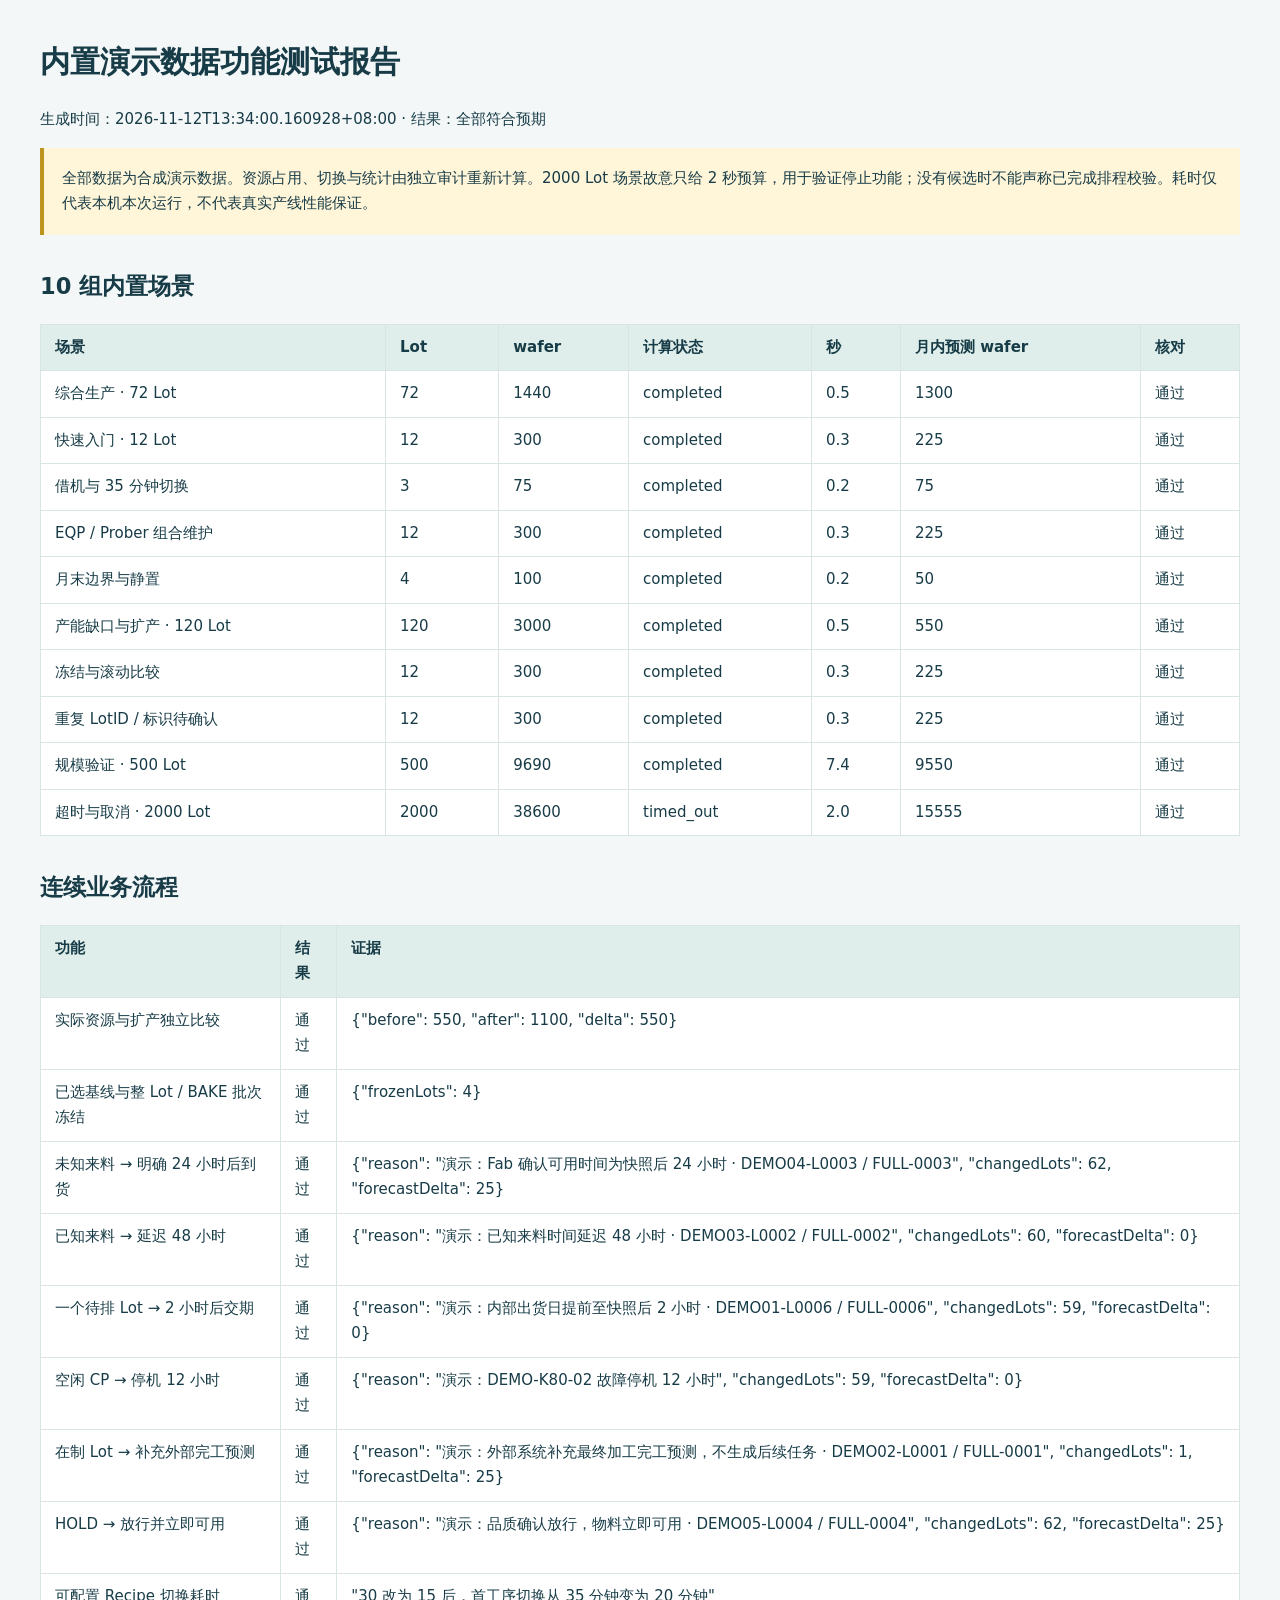
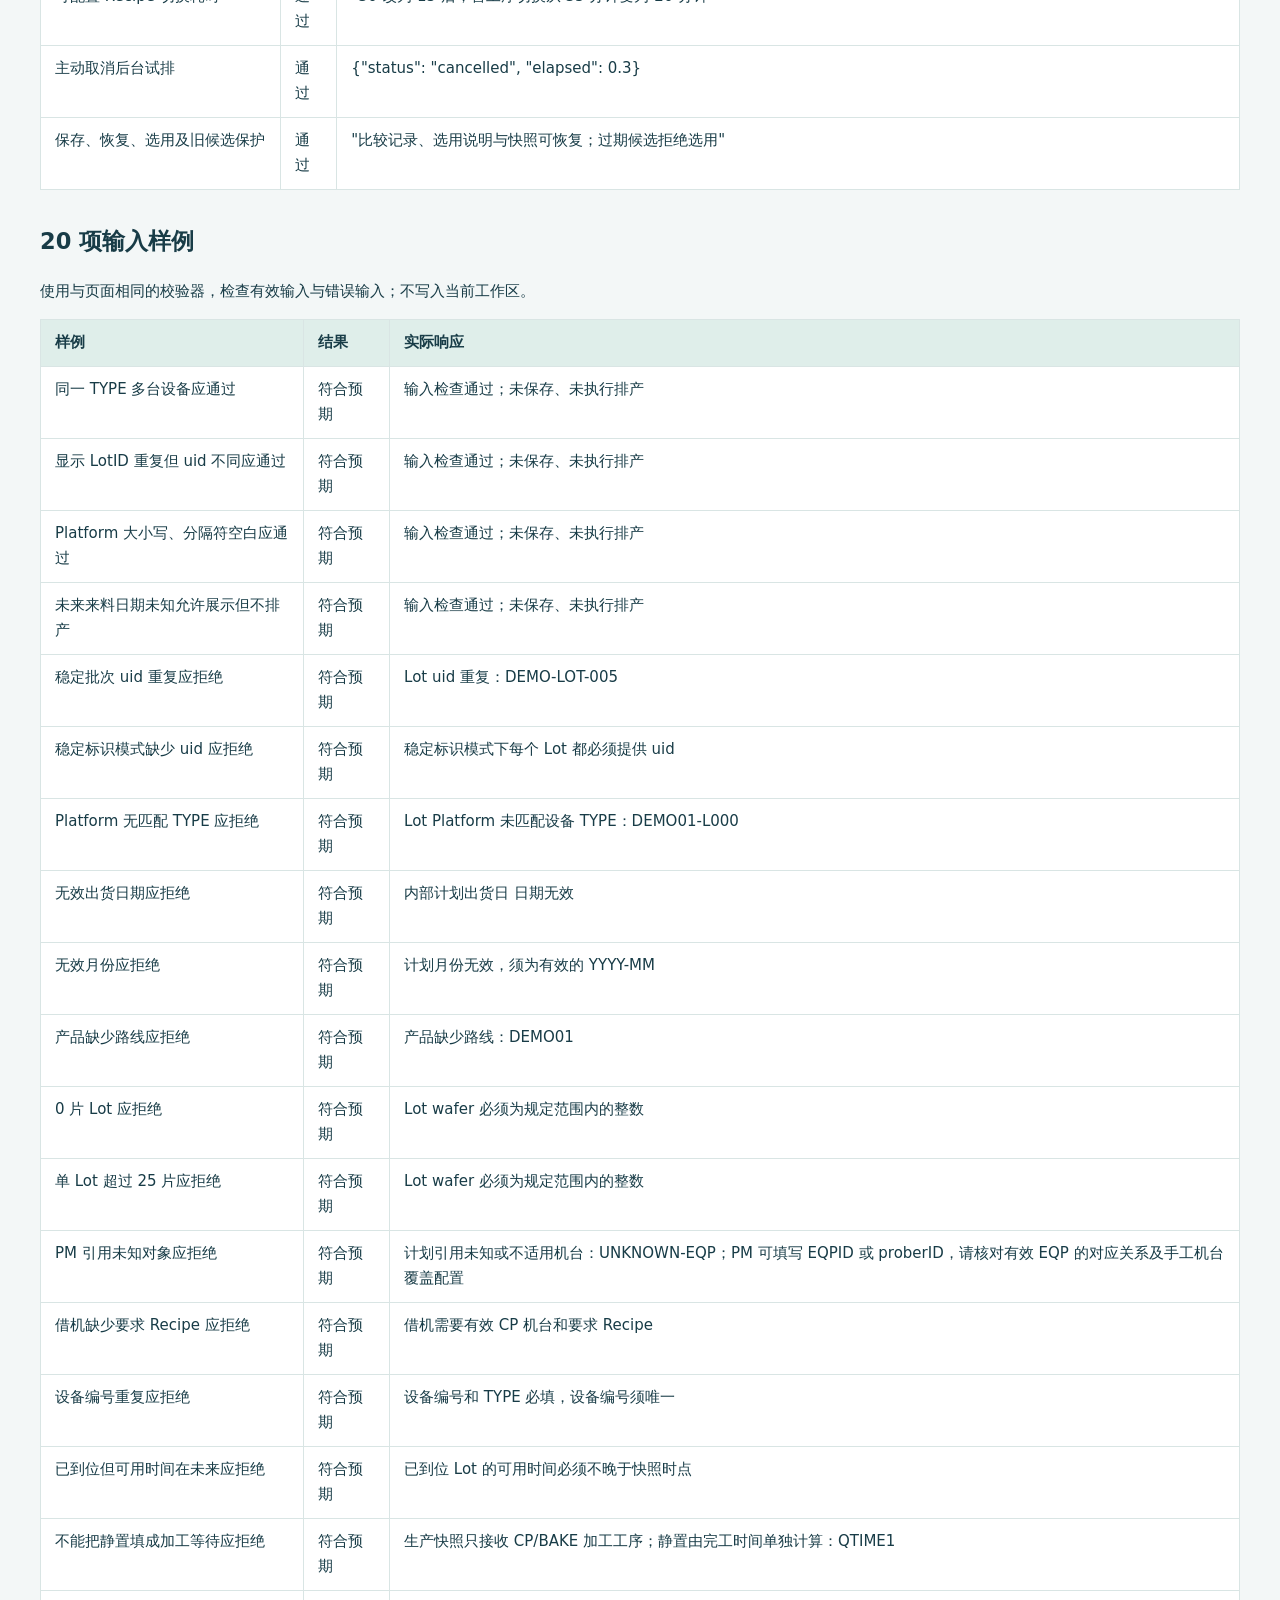
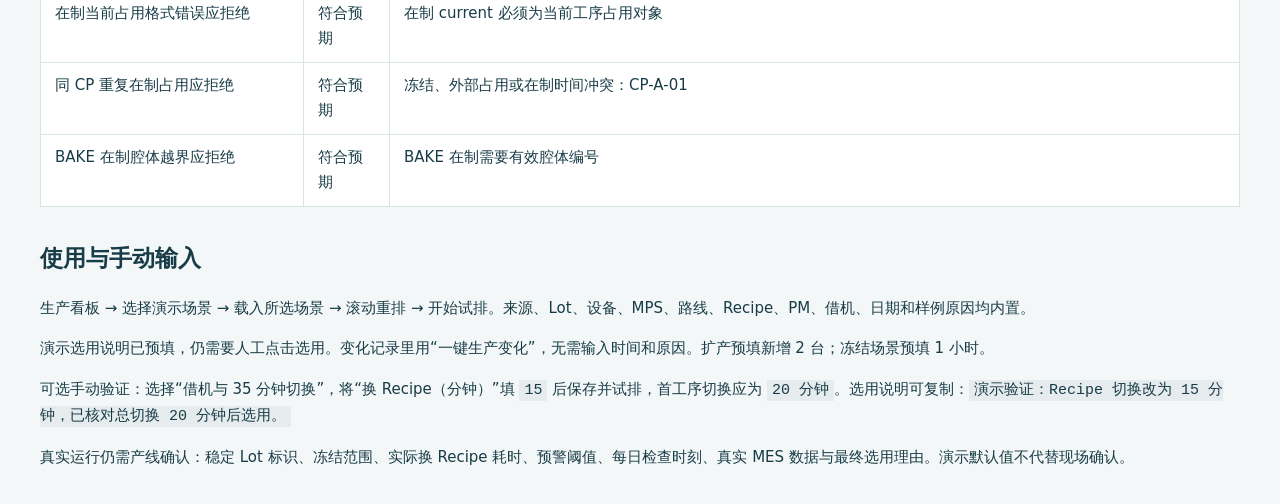
==== output/演示功能测试报告.html @ 0c255d85 "Add built-in production demo scenarios and comprehensive workflow checks" ====
<!doctype html><html lang="zh-CN"><meta charset="utf-8"><title>内置演示数据功能测试报告</title>
<style>body{font:15px/1.7 system-ui,sans-serif;color:#183c47;background:#f3f7f7;max-width:1200px;margin:36px auto;padding:0 24px}h1{font-size:30px}h2{margin-top:32px}table{width:100%;border-collapse:collapse;background:white}th,td{padding:10px 14px;border:1px solid #d9e5e4;text-align:left;vertical-align:top}th{background:#dfeeea}.note{background:#fff5d9;padding:18px;border-left:4px solid #bd941d}code{background:#e6ecee;padding:2px 5px}</style><h1>内置演示数据功能测试报告</h1><p>生成时间：2026-11-12T13:34:00.160928+08:00 · 结果：全部符合预期</p><p class="note">全部数据为合成演示数据。资源占用、切换与统计由独立审计重新计算。2000 Lot 场景故意只给 2 秒预算，用于验证停止功能；没有候选时不能声称已完成排程校验。耗时仅代表本机本次运行，不代表真实产线性能保证。</p><h2>10 组内置场景</h2><table><tr><th>场景</th><th>Lot</th><th>wafer</th><th>计算状态</th><th>秒</th><th>月内预测 wafer</th><th>核对</th></tr><tr><td>综合生产 · 72 Lot</td><td>72</td><td>1440</td><td>completed</td><td>0.5</td><td>1300</td><td>通过</td></tr><tr><td>快速入门 · 12 Lot</td><td>12</td><td>300</td><td>completed</td><td>0.3</td><td>225</td><td>通过</td></tr><tr><td>借机与 35 分钟切换</td><td>3</td><td>75</td><td>completed</td><td>0.2</td><td>75</td><td>通过</td></tr><tr><td>EQP / Prober 组合维护</td><td>12</td><td>300</td><td>completed</td><td>0.3</td><td>225</td><td>通过</td></tr><tr><td>月末边界与静置</td><td>4</td><td>100</td><td>completed</td><td>0.2</td><td>50</td><td>通过</td></tr><tr><td>产能缺口与扩产 · 120 Lot</td><td>120</td><td>3000</td><td>completed</td><td>0.5</td><td>550</td><td>通过</td></tr><tr><td>冻结与滚动比较</td><td>12</td><td>300</td><td>completed</td><td>0.3</td><td>225</td><td>通过</td></tr><tr><td>重复 LotID / 标识待确认</td><td>12</td><td>300</td><td>completed</td><td>0.3</td><td>225</td><td>通过</td></tr><tr><td>规模验证 · 500 Lot</td><td>500</td><td>9690</td><td>completed</td><td>7.4</td><td>9550</td><td>通过</td></tr><tr><td>超时与取消 · 2000 Lot</td><td>2000</td><td>38600</td><td>timed_out</td><td>2.0</td><td>15555</td><td>通过</td></tr></table><h2>连续业务流程</h2><table><tr><th>功能</th><th>结果</th><th>证据</th></tr><tr><td>实际资源与扩产独立比较</td><td>通过</td><td>{&quot;before&quot;: 550, &quot;after&quot;: 1100, &quot;delta&quot;: 550}</td></tr><tr><td>已选基线与整 Lot / BAKE 批次冻结</td><td>通过</td><td>{&quot;frozenLots&quot;: 4}</td></tr><tr><td>未知来料 → 明确 24 小时后到货</td><td>通过</td><td>{&quot;reason&quot;: &quot;演示：Fab 确认可用时间为快照后 24 小时 · DEMO04-L0003 / FULL-0003&quot;, &quot;changedLots&quot;: 62, &quot;forecastDelta&quot;: 25}</td></tr><tr><td>已知来料 → 延迟 48 小时</td><td>通过</td><td>{&quot;reason&quot;: &quot;演示：已知来料时间延迟 48 小时 · DEMO03-L0002 / FULL-0002&quot;, &quot;changedLots&quot;: 60, &quot;forecastDelta&quot;: 0}</td></tr><tr><td>一个待排 Lot → 2 小时后交期</td><td>通过</td><td>{&quot;reason&quot;: &quot;演示：内部出货日提前至快照后 2 小时 · DEMO01-L0006 / FULL-0006&quot;, &quot;changedLots&quot;: 59, &quot;forecastDelta&quot;: 0}</td></tr><tr><td>空闲 CP → 停机 12 小时</td><td>通过</td><td>{&quot;reason&quot;: &quot;演示：DEMO-K80-02 故障停机 12 小时&quot;, &quot;changedLots&quot;: 59, &quot;forecastDelta&quot;: 0}</td></tr><tr><td>在制 Lot → 补充外部完工预测</td><td>通过</td><td>{&quot;reason&quot;: &quot;演示：外部系统补充最终加工完工预测，不生成后续任务 · DEMO02-L0001 / FULL-0001&quot;, &quot;changedLots&quot;: 1, &quot;forecastDelta&quot;: 25}</td></tr><tr><td>HOLD → 放行并立即可用</td><td>通过</td><td>{&quot;reason&quot;: &quot;演示：品质确认放行，物料立即可用 · DEMO05-L0004 / FULL-0004&quot;, &quot;changedLots&quot;: 62, &quot;forecastDelta&quot;: 25}</td></tr><tr><td>可配置 Recipe 切换耗时</td><td>通过</td><td>&quot;30 改为 15 后，首工序切换从 35 分钟变为 20 分钟&quot;</td></tr><tr><td>主动取消后台试排</td><td>通过</td><td>{&quot;status&quot;: &quot;cancelled&quot;, &quot;elapsed&quot;: 0.3}</td></tr><tr><td>保存、恢复、选用及旧候选保护</td><td>通过</td><td>&quot;比较记录、选用说明与快照可恢复；过期候选拒绝选用&quot;</td></tr></table><h2>20 项输入样例</h2><p>使用与页面相同的校验器，检查有效输入与错误输入；不写入当前工作区。</p><table><tr><th>样例</th><th>结果</th><th>实际响应</th></tr><tr><td>同一 TYPE 多台设备应通过</td><td>符合预期</td><td>输入检查通过；未保存、未执行排产</td></tr><tr><td>显示 LotID 重复但 uid 不同应通过</td><td>符合预期</td><td>输入检查通过；未保存、未执行排产</td></tr><tr><td>Platform 大小写、分隔符空白应通过</td><td>符合预期</td><td>输入检查通过；未保存、未执行排产</td></tr><tr><td>未来来料日期未知允许展示但不排产</td><td>符合预期</td><td>输入检查通过；未保存、未执行排产</td></tr><tr><td>稳定批次 uid 重复应拒绝</td><td>符合预期</td><td>Lot uid 重复：DEMO-LOT-005</td></tr><tr><td>稳定标识模式缺少 uid 应拒绝</td><td>符合预期</td><td>稳定标识模式下每个 Lot 都必须提供 uid</td></tr><tr><td>Platform 无匹配 TYPE 应拒绝</td><td>符合预期</td><td>Lot Platform 未匹配设备 TYPE：DEMO01-L000</td></tr><tr><td>无效出货日期应拒绝</td><td>符合预期</td><td>内部计划出货日 日期无效</td></tr><tr><td>无效月份应拒绝</td><td>符合预期</td><td>计划月份无效，须为有效的 YYYY-MM</td></tr><tr><td>产品缺少路线应拒绝</td><td>符合预期</td><td>产品缺少路线：DEMO01</td></tr><tr><td>0 片 Lot 应拒绝</td><td>符合预期</td><td>Lot wafer 必须为规定范围内的整数</td></tr><tr><td>单 Lot 超过 25 片应拒绝</td><td>符合预期</td><td>Lot wafer 必须为规定范围内的整数</td></tr><tr><td>PM 引用未知对象应拒绝</td><td>符合预期</td><td>计划引用未知或不适用机台：UNKNOWN-EQP；PM 可填写 EQPID 或 proberID，请核对有效 EQP 的对应关系及手工机台覆盖配置</td></tr><tr><td>借机缺少要求 Recipe 应拒绝</td><td>符合预期</td><td>借机需要有效 CP 机台和要求 Recipe</td></tr><tr><td>设备编号重复应拒绝</td><td>符合预期</td><td>设备编号和 TYPE 必填，设备编号须唯一</td></tr><tr><td>已到位但可用时间在未来应拒绝</td><td>符合预期</td><td>已到位 Lot 的可用时间必须不晚于快照时点</td></tr><tr><td>不能把静置填成加工等待应拒绝</td><td>符合预期</td><td>生产快照只接收 CP/BAKE 加工工序；静置由完工时间单独计算：QTIME1</td></tr><tr><td>在制当前占用格式错误应拒绝</td><td>符合预期</td><td>在制 current 必须为当前工序占用对象</td></tr><tr><td>同 CP 重复在制占用应拒绝</td><td>符合预期</td><td>冻结、外部占用或在制时间冲突：CP-A-01</td></tr><tr><td>BAKE 在制腔体越界应拒绝</td><td>符合预期</td><td>BAKE 在制需要有效腔体编号</td></tr></table><h2>使用与手动输入</h2><p>生产看板 → 选择演示场景 → 载入所选场景 → 滚动重排 → 开始试排。来源、Lot、设备、MPS、路线、Recipe、PM、借机、日期和样例原因均内置。</p><p>演示选用说明已预填，仍需要人工点击选用。变化记录里用“一键生产变化”，无需输入时间和原因。扩产预填新增 2 台；冻结场景预填 1 小时。</p><p>可选手动验证：选择“借机与 35 分钟切换”，将“换 Recipe（分钟）”填 <code>15</code> 后保存并试排，首工序切换应为 <code>20 分钟</code>。选用说明可复制：<code>演示验证：Recipe 切换改为 15 分钟，已核对总切换 20 分钟后选用。</code></p><p>真实运行仍需产线确认：稳定 Lot 标识、冻结范围、实际换 Recipe 耗时、预警阈值、每日检查时刻、真实 MES 数据与最终选用理由。演示默认值不代替现场确认。</p>
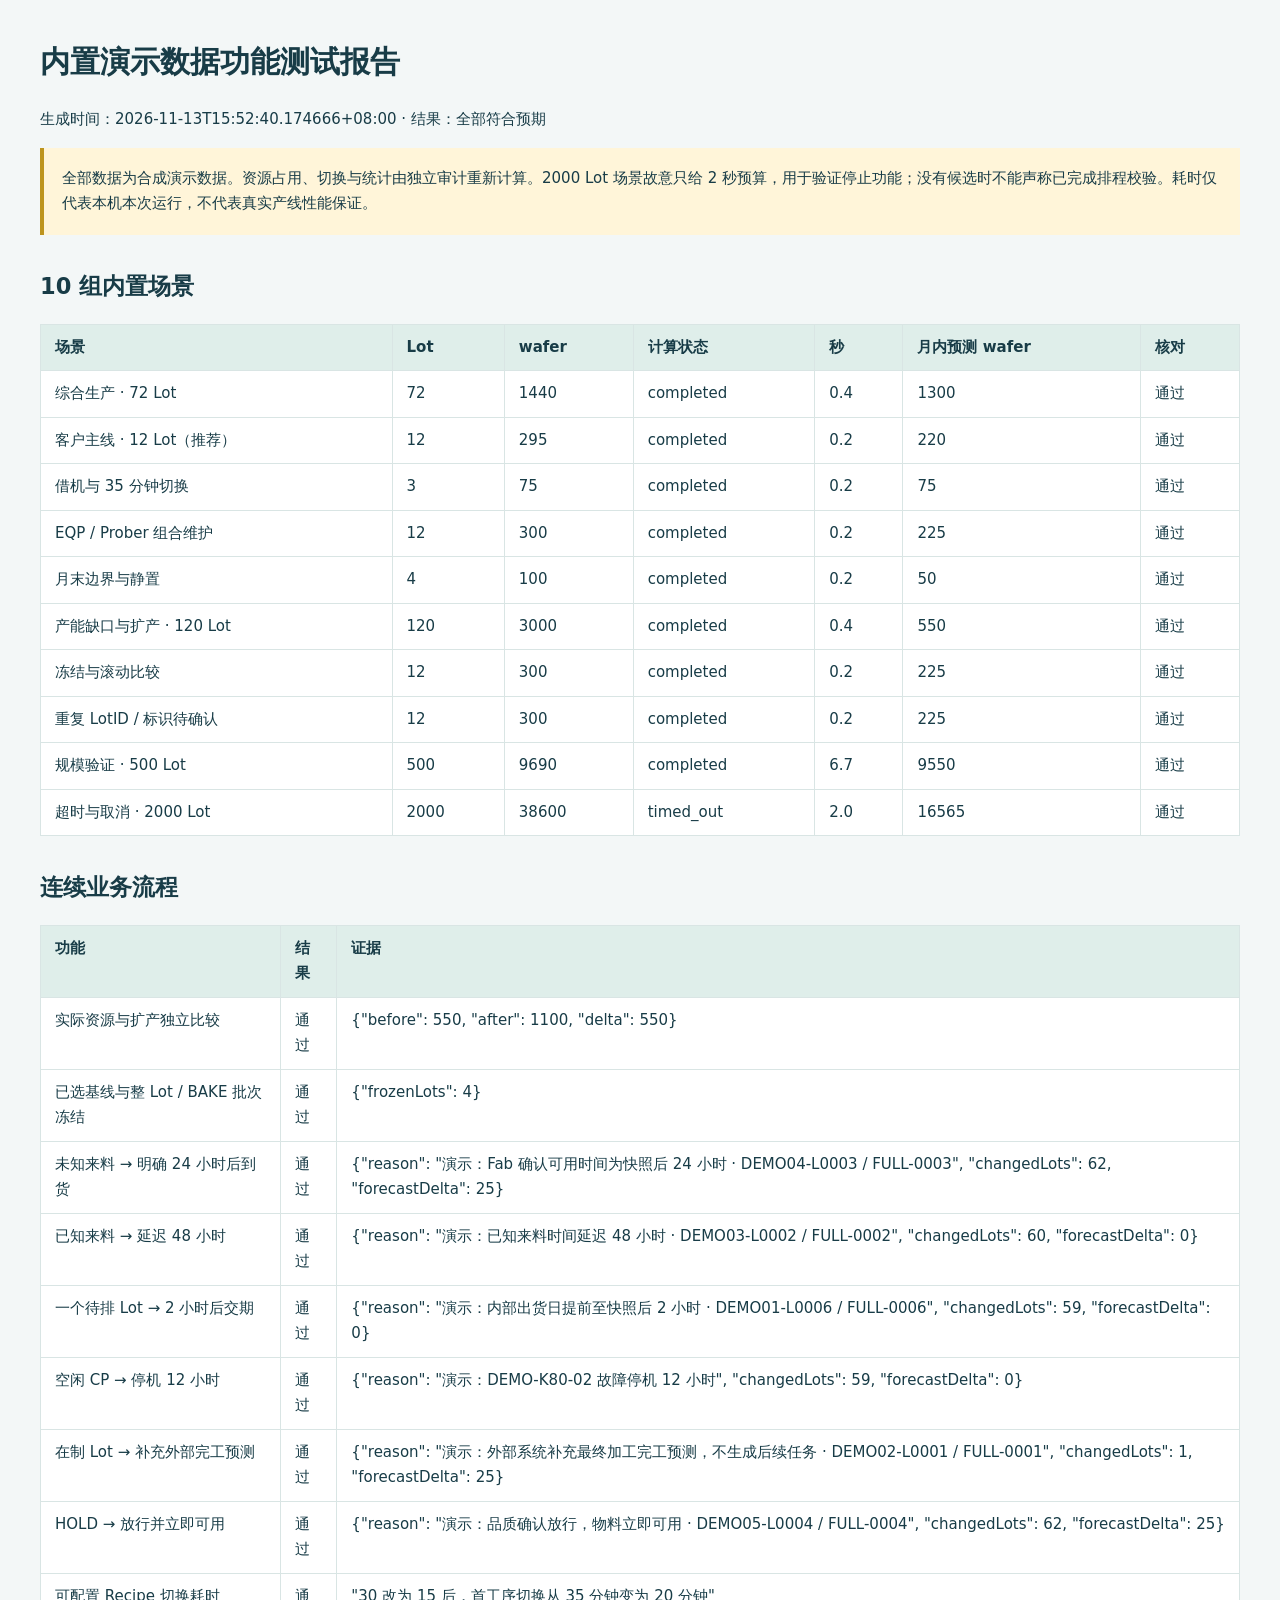
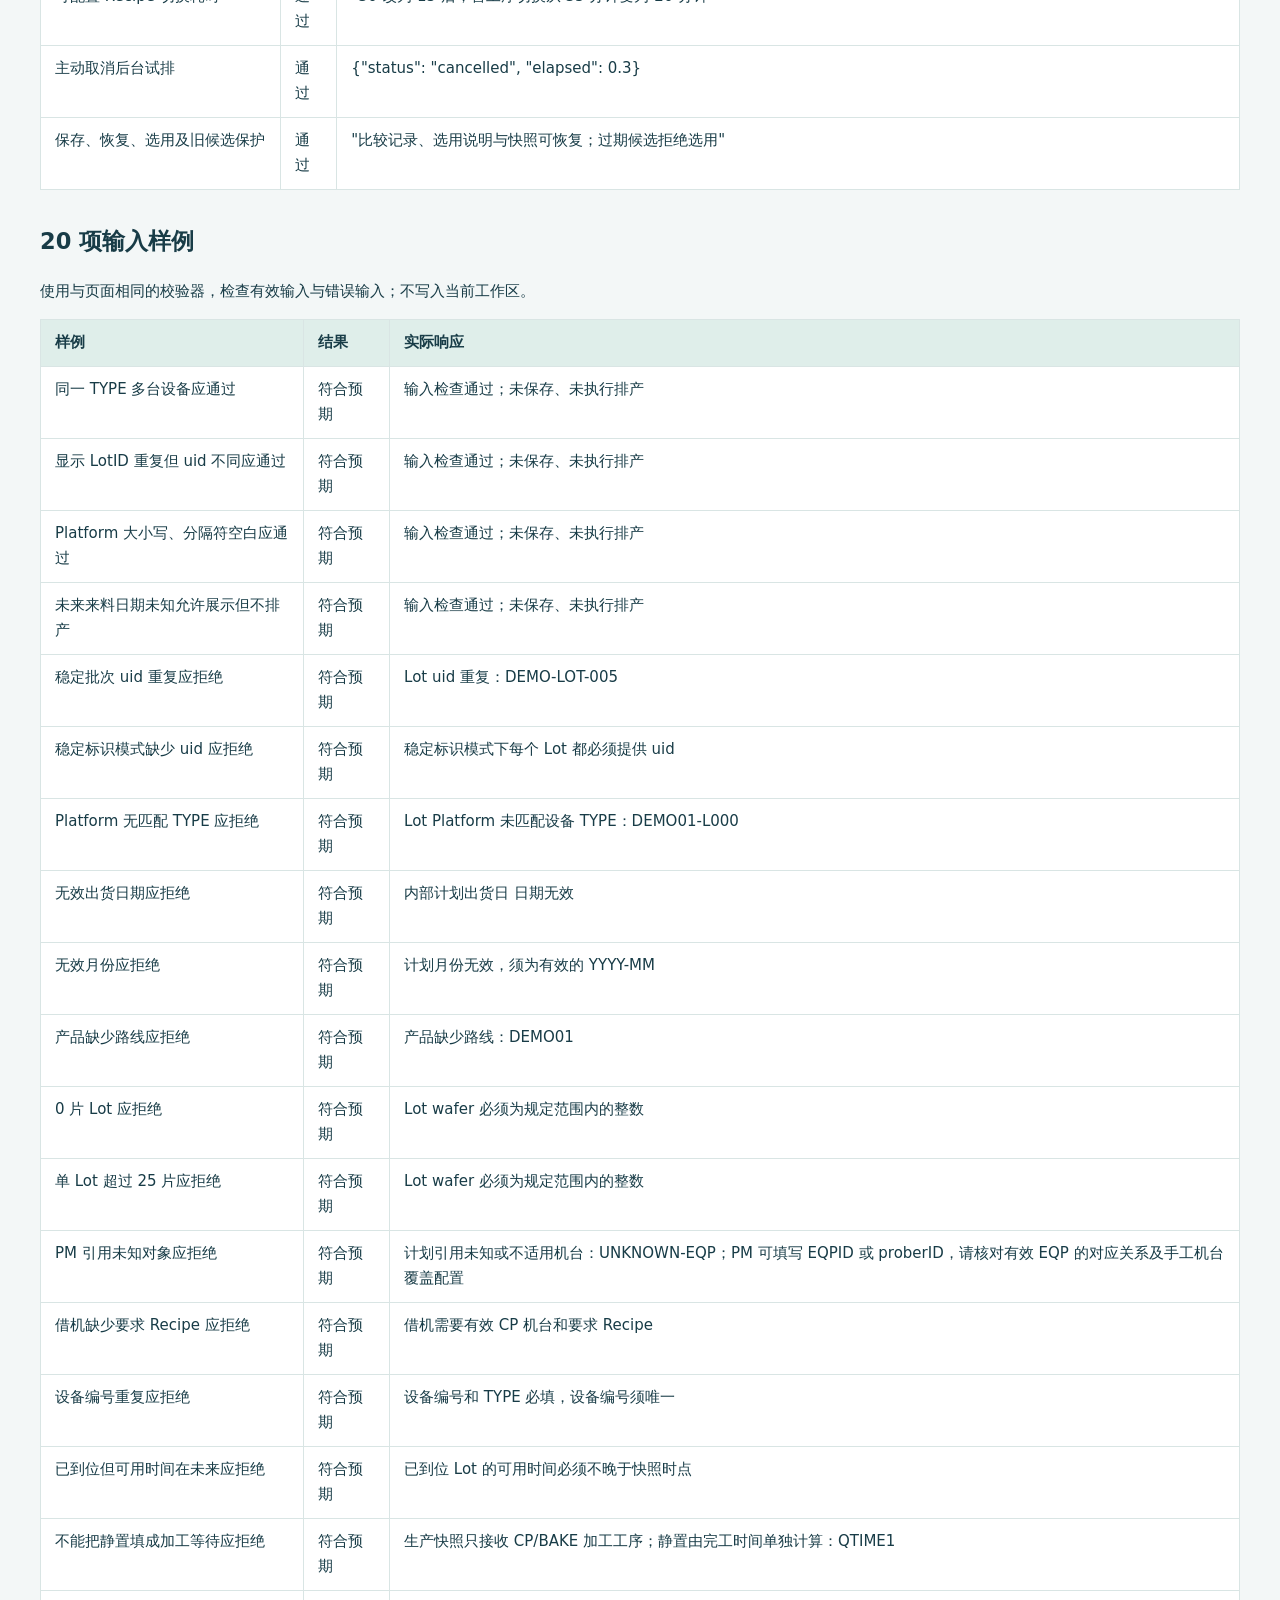
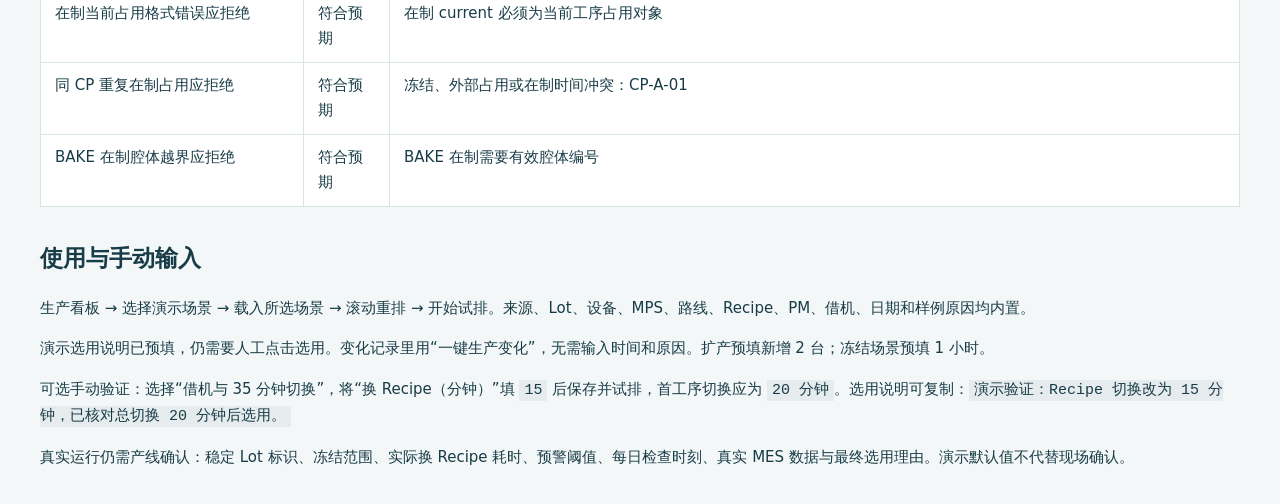
==== commit 2fd038b4: "Unify production inputs and selected-plan views with compact customer demo" ====
--- a/output/演示功能测试报告.html
+++ b/output/演示功能测试报告.html
@@ -1,2 +1,2 @@
 <!doctype html><html lang="zh-CN"><meta charset="utf-8"><title>内置演示数据功能测试报告</title>
-<style>body{font:15px/1.7 system-ui,sans-serif;color:#183c47;background:#f3f7f7;max-width:1200px;margin:36px auto;padding:0 24px}h1{font-size:30px}h2{margin-top:32px}table{width:100%;border-collapse:collapse;background:white}th,td{padding:10px 14px;border:1px solid #d9e5e4;text-align:left;vertical-align:top}th{background:#dfeeea}.note{background:#fff5d9;padding:18px;border-left:4px solid #bd941d}code{background:#e6ecee;padding:2px 5px}</style><h1>内置演示数据功能测试报告</h1><p>生成时间：2026-11-12T13:34:00.160928+08:00 · 结果：全部符合预期</p><p class="note">全部数据为合成演示数据。资源占用、切换与统计由独立审计重新计算。2000 Lot 场景故意只给 2 秒预算，用于验证停止功能；没有候选时不能声称已完成排程校验。耗时仅代表本机本次运行，不代表真实产线性能保证。</p><h2>10 组内置场景</h2><table><tr><th>场景</th><th>Lot</th><th>wafer</th><th>计算状态</th><th>秒</th><th>月内预测 wafer</th><th>核对</th></tr><tr><td>综合生产 · 72 Lot</td><td>72</td><td>1440</td><td>completed</td><td>0.5</td><td>1300</td><td>通过</td></tr><tr><td>快速入门 · 12 Lot</td><td>12</td><td>300</td><td>completed</td><td>0.3</td><td>225</td><td>通过</td></tr><tr><td>借机与 35 分钟切换</td><td>3</td><td>75</td><td>completed</td><td>0.2</td><td>75</td><td>通过</td></tr><tr><td>EQP / Prober 组合维护</td><td>12</td><td>300</td><td>completed</td><td>0.3</td><td>225</td><td>通过</td></tr><tr><td>月末边界与静置</td><td>4</td><td>100</td><td>completed</td><td>0.2</td><td>50</td><td>通过</td></tr><tr><td>产能缺口与扩产 · 120 Lot</td><td>120</td><td>3000</td><td>completed</td><td>0.5</td><td>550</td><td>通过</td></tr><tr><td>冻结与滚动比较</td><td>12</td><td>300</td><td>completed</td><td>0.3</td><td>225</td><td>通过</td></tr><tr><td>重复 LotID / 标识待确认</td><td>12</td><td>300</td><td>completed</td><td>0.3</td><td>225</td><td>通过</td></tr><tr><td>规模验证 · 500 Lot</td><td>500</td><td>9690</td><td>completed</td><td>7.4</td><td>9550</td><td>通过</td></tr><tr><td>超时与取消 · 2000 Lot</td><td>2000</td><td>38600</td><td>timed_out</td><td>2.0</td><td>15555</td><td>通过</td></tr></table><h2>连续业务流程</h2><table><tr><th>功能</th><th>结果</th><th>证据</th></tr><tr><td>实际资源与扩产独立比较</td><td>通过</td><td>{&quot;before&quot;: 550, &quot;after&quot;: 1100, &quot;delta&quot;: 550}</td></tr><tr><td>已选基线与整 Lot / BAKE 批次冻结</td><td>通过</td><td>{&quot;frozenLots&quot;: 4}</td></tr><tr><td>未知来料 → 明确 24 小时后到货</td><td>通过</td><td>{&quot;reason&quot;: &quot;演示：Fab 确认可用时间为快照后 24 小时 · DEMO04-L0003 / FULL-0003&quot;, &quot;changedLots&quot;: 62, &quot;forecastDelta&quot;: 25}</td></tr><tr><td>已知来料 → 延迟 48 小时</td><td>通过</td><td>{&quot;reason&quot;: &quot;演示：已知来料时间延迟 48 小时 · DEMO03-L0002 / FULL-0002&quot;, &quot;changedLots&quot;: 60, &quot;forecastDelta&quot;: 0}</td></tr><tr><td>一个待排 Lot → 2 小时后交期</td><td>通过</td><td>{&quot;reason&quot;: &quot;演示：内部出货日提前至快照后 2 小时 · DEMO01-L0006 / FULL-0006&quot;, &quot;changedLots&quot;: 59, &quot;forecastDelta&quot;: 0}</td></tr><tr><td>空闲 CP → 停机 12 小时</td><td>通过</td><td>{&quot;reason&quot;: &quot;演示：DEMO-K80-02 故障停机 12 小时&quot;, &quot;changedLots&quot;: 59, &quot;forecastDelta&quot;: 0}</td></tr><tr><td>在制 Lot → 补充外部完工预测</td><td>通过</td><td>{&quot;reason&quot;: &quot;演示：外部系统补充最终加工完工预测，不生成后续任务 · DEMO02-L0001 / FULL-0001&quot;, &quot;changedLots&quot;: 1, &quot;forecastDelta&quot;: 25}</td></tr><tr><td>HOLD → 放行并立即可用</td><td>通过</td><td>{&quot;reason&quot;: &quot;演示：品质确认放行，物料立即可用 · DEMO05-L0004 / FULL-0004&quot;, &quot;changedLots&quot;: 62, &quot;forecastDelta&quot;: 25}</td></tr><tr><td>可配置 Recipe 切换耗时</td><td>通过</td><td>&quot;30 改为 15 后，首工序切换从 35 分钟变为 20 分钟&quot;</td></tr><tr><td>主动取消后台试排</td><td>通过</td><td>{&quot;status&quot;: &quot;cancelled&quot;, &quot;elapsed&quot;: 0.3}</td></tr><tr><td>保存、恢复、选用及旧候选保护</td><td>通过</td><td>&quot;比较记录、选用说明与快照可恢复；过期候选拒绝选用&quot;</td></tr></table><h2>20 项输入样例</h2><p>使用与页面相同的校验器，检查有效输入与错误输入；不写入当前工作区。</p><table><tr><th>样例</th><th>结果</th><th>实际响应</th></tr><tr><td>同一 TYPE 多台设备应通过</td><td>符合预期</td><td>输入检查通过；未保存、未执行排产</td></tr><tr><td>显示 LotID 重复但 uid 不同应通过</td><td>符合预期</td><td>输入检查通过；未保存、未执行排产</td></tr><tr><td>Platform 大小写、分隔符空白应通过</td><td>符合预期</td><td>输入检查通过；未保存、未执行排产</td></tr><tr><td>未来来料日期未知允许展示但不排产</td><td>符合预期</td><td>输入检查通过；未保存、未执行排产</td></tr><tr><td>稳定批次 uid 重复应拒绝</td><td>符合预期</td><td>Lot uid 重复：DEMO-LOT-005</td></tr><tr><td>稳定标识模式缺少 uid 应拒绝</td><td>符合预期</td><td>稳定标识模式下每个 Lot 都必须提供 uid</td></tr><tr><td>Platform 无匹配 TYPE 应拒绝</td><td>符合预期</td><td>Lot Platform 未匹配设备 TYPE：DEMO01-L000</td></tr><tr><td>无效出货日期应拒绝</td><td>符合预期</td><td>内部计划出货日 日期无效</td></tr><tr><td>无效月份应拒绝</td><td>符合预期</td><td>计划月份无效，须为有效的 YYYY-MM</td></tr><tr><td>产品缺少路线应拒绝</td><td>符合预期</td><td>产品缺少路线：DEMO01</td></tr><tr><td>0 片 Lot 应拒绝</td><td>符合预期</td><td>Lot wafer 必须为规定范围内的整数</td></tr><tr><td>单 Lot 超过 25 片应拒绝</td><td>符合预期</td><td>Lot wafer 必须为规定范围内的整数</td></tr><tr><td>PM 引用未知对象应拒绝</td><td>符合预期</td><td>计划引用未知或不适用机台：UNKNOWN-EQP；PM 可填写 EQPID 或 proberID，请核对有效 EQP 的对应关系及手工机台覆盖配置</td></tr><tr><td>借机缺少要求 Recipe 应拒绝</td><td>符合预期</td><td>借机需要有效 CP 机台和要求 Recipe</td></tr><tr><td>设备编号重复应拒绝</td><td>符合预期</td><td>设备编号和 TYPE 必填，设备编号须唯一</td></tr><tr><td>已到位但可用时间在未来应拒绝</td><td>符合预期</td><td>已到位 Lot 的可用时间必须不晚于快照时点</td></tr><tr><td>不能把静置填成加工等待应拒绝</td><td>符合预期</td><td>生产快照只接收 CP/BAKE 加工工序；静置由完工时间单独计算：QTIME1</td></tr><tr><td>在制当前占用格式错误应拒绝</td><td>符合预期</td><td>在制 current 必须为当前工序占用对象</td></tr><tr><td>同 CP 重复在制占用应拒绝</td><td>符合预期</td><td>冻结、外部占用或在制时间冲突：CP-A-01</td></tr><tr><td>BAKE 在制腔体越界应拒绝</td><td>符合预期</td><td>BAKE 在制需要有效腔体编号</td></tr></table><h2>使用与手动输入</h2><p>生产看板 → 选择演示场景 → 载入所选场景 → 滚动重排 → 开始试排。来源、Lot、设备、MPS、路线、Recipe、PM、借机、日期和样例原因均内置。</p><p>演示选用说明已预填，仍需要人工点击选用。变化记录里用“一键生产变化”，无需输入时间和原因。扩产预填新增 2 台；冻结场景预填 1 小时。</p><p>可选手动验证：选择“借机与 35 分钟切换”，将“换 Recipe（分钟）”填 <code>15</code> 后保存并试排，首工序切换应为 <code>20 分钟</code>。选用说明可复制：<code>演示验证：Recipe 切换改为 15 分钟，已核对总切换 20 分钟后选用。</code></p><p>真实运行仍需产线确认：稳定 Lot 标识、冻结范围、实际换 Recipe 耗时、预警阈值、每日检查时刻、真实 MES 数据与最终选用理由。演示默认值不代替现场确认。</p>+<style>body{font:15px/1.7 system-ui,sans-serif;color:#183c47;background:#f3f7f7;max-width:1200px;margin:36px auto;padding:0 24px}h1{font-size:30px}h2{margin-top:32px}table{width:100%;border-collapse:collapse;background:white}th,td{padding:10px 14px;border:1px solid #d9e5e4;text-align:left;vertical-align:top}th{background:#dfeeea}.note{background:#fff5d9;padding:18px;border-left:4px solid #bd941d}code{background:#e6ecee;padding:2px 5px}</style><h1>内置演示数据功能测试报告</h1><p>生成时间：2026-11-13T15:52:40.174666+08:00 · 结果：全部符合预期</p><p class="note">全部数据为合成演示数据。资源占用、切换与统计由独立审计重新计算。2000 Lot 场景故意只给 2 秒预算，用于验证停止功能；没有候选时不能声称已完成排程校验。耗时仅代表本机本次运行，不代表真实产线性能保证。</p><h2>10 组内置场景</h2><table><tr><th>场景</th><th>Lot</th><th>wafer</th><th>计算状态</th><th>秒</th><th>月内预测 wafer</th><th>核对</th></tr><tr><td>综合生产 · 72 Lot</td><td>72</td><td>1440</td><td>completed</td><td>0.4</td><td>1300</td><td>通过</td></tr><tr><td>客户主线 · 12 Lot（推荐）</td><td>12</td><td>295</td><td>completed</td><td>0.2</td><td>220</td><td>通过</td></tr><tr><td>借机与 35 分钟切换</td><td>3</td><td>75</td><td>completed</td><td>0.2</td><td>75</td><td>通过</td></tr><tr><td>EQP / Prober 组合维护</td><td>12</td><td>300</td><td>completed</td><td>0.2</td><td>225</td><td>通过</td></tr><tr><td>月末边界与静置</td><td>4</td><td>100</td><td>completed</td><td>0.2</td><td>50</td><td>通过</td></tr><tr><td>产能缺口与扩产 · 120 Lot</td><td>120</td><td>3000</td><td>completed</td><td>0.4</td><td>550</td><td>通过</td></tr><tr><td>冻结与滚动比较</td><td>12</td><td>300</td><td>completed</td><td>0.2</td><td>225</td><td>通过</td></tr><tr><td>重复 LotID / 标识待确认</td><td>12</td><td>300</td><td>completed</td><td>0.2</td><td>225</td><td>通过</td></tr><tr><td>规模验证 · 500 Lot</td><td>500</td><td>9690</td><td>completed</td><td>6.7</td><td>9550</td><td>通过</td></tr><tr><td>超时与取消 · 2000 Lot</td><td>2000</td><td>38600</td><td>timed_out</td><td>2.0</td><td>16565</td><td>通过</td></tr></table><h2>连续业务流程</h2><table><tr><th>功能</th><th>结果</th><th>证据</th></tr><tr><td>实际资源与扩产独立比较</td><td>通过</td><td>{&quot;before&quot;: 550, &quot;after&quot;: 1100, &quot;delta&quot;: 550}</td></tr><tr><td>已选基线与整 Lot / BAKE 批次冻结</td><td>通过</td><td>{&quot;frozenLots&quot;: 4}</td></tr><tr><td>未知来料 → 明确 24 小时后到货</td><td>通过</td><td>{&quot;reason&quot;: &quot;演示：Fab 确认可用时间为快照后 24 小时 · DEMO04-L0003 / FULL-0003&quot;, &quot;changedLots&quot;: 62, &quot;forecastDelta&quot;: 25}</td></tr><tr><td>已知来料 → 延迟 48 小时</td><td>通过</td><td>{&quot;reason&quot;: &quot;演示：已知来料时间延迟 48 小时 · DEMO03-L0002 / FULL-0002&quot;, &quot;changedLots&quot;: 60, &quot;forecastDelta&quot;: 0}</td></tr><tr><td>一个待排 Lot → 2 小时后交期</td><td>通过</td><td>{&quot;reason&quot;: &quot;演示：内部出货日提前至快照后 2 小时 · DEMO01-L0006 / FULL-0006&quot;, &quot;changedLots&quot;: 59, &quot;forecastDelta&quot;: 0}</td></tr><tr><td>空闲 CP → 停机 12 小时</td><td>通过</td><td>{&quot;reason&quot;: &quot;演示：DEMO-K80-02 故障停机 12 小时&quot;, &quot;changedLots&quot;: 59, &quot;forecastDelta&quot;: 0}</td></tr><tr><td>在制 Lot → 补充外部完工预测</td><td>通过</td><td>{&quot;reason&quot;: &quot;演示：外部系统补充最终加工完工预测，不生成后续任务 · DEMO02-L0001 / FULL-0001&quot;, &quot;changedLots&quot;: 1, &quot;forecastDelta&quot;: 25}</td></tr><tr><td>HOLD → 放行并立即可用</td><td>通过</td><td>{&quot;reason&quot;: &quot;演示：品质确认放行，物料立即可用 · DEMO05-L0004 / FULL-0004&quot;, &quot;changedLots&quot;: 62, &quot;forecastDelta&quot;: 25}</td></tr><tr><td>可配置 Recipe 切换耗时</td><td>通过</td><td>&quot;30 改为 15 后，首工序切换从 35 分钟变为 20 分钟&quot;</td></tr><tr><td>主动取消后台试排</td><td>通过</td><td>{&quot;status&quot;: &quot;cancelled&quot;, &quot;elapsed&quot;: 0.3}</td></tr><tr><td>保存、恢复、选用及旧候选保护</td><td>通过</td><td>&quot;比较记录、选用说明与快照可恢复；过期候选拒绝选用&quot;</td></tr></table><h2>20 项输入样例</h2><p>使用与页面相同的校验器，检查有效输入与错误输入；不写入当前工作区。</p><table><tr><th>样例</th><th>结果</th><th>实际响应</th></tr><tr><td>同一 TYPE 多台设备应通过</td><td>符合预期</td><td>输入检查通过；未保存、未执行排产</td></tr><tr><td>显示 LotID 重复但 uid 不同应通过</td><td>符合预期</td><td>输入检查通过；未保存、未执行排产</td></tr><tr><td>Platform 大小写、分隔符空白应通过</td><td>符合预期</td><td>输入检查通过；未保存、未执行排产</td></tr><tr><td>未来来料日期未知允许展示但不排产</td><td>符合预期</td><td>输入检查通过；未保存、未执行排产</td></tr><tr><td>稳定批次 uid 重复应拒绝</td><td>符合预期</td><td>Lot uid 重复：DEMO-LOT-005</td></tr><tr><td>稳定标识模式缺少 uid 应拒绝</td><td>符合预期</td><td>稳定标识模式下每个 Lot 都必须提供 uid</td></tr><tr><td>Platform 无匹配 TYPE 应拒绝</td><td>符合预期</td><td>Lot Platform 未匹配设备 TYPE：DEMO01-L000</td></tr><tr><td>无效出货日期应拒绝</td><td>符合预期</td><td>内部计划出货日 日期无效</td></tr><tr><td>无效月份应拒绝</td><td>符合预期</td><td>计划月份无效，须为有效的 YYYY-MM</td></tr><tr><td>产品缺少路线应拒绝</td><td>符合预期</td><td>产品缺少路线：DEMO01</td></tr><tr><td>0 片 Lot 应拒绝</td><td>符合预期</td><td>Lot wafer 必须为规定范围内的整数</td></tr><tr><td>单 Lot 超过 25 片应拒绝</td><td>符合预期</td><td>Lot wafer 必须为规定范围内的整数</td></tr><tr><td>PM 引用未知对象应拒绝</td><td>符合预期</td><td>计划引用未知或不适用机台：UNKNOWN-EQP；PM 可填写 EQPID 或 proberID，请核对有效 EQP 的对应关系及手工机台覆盖配置</td></tr><tr><td>借机缺少要求 Recipe 应拒绝</td><td>符合预期</td><td>借机需要有效 CP 机台和要求 Recipe</td></tr><tr><td>设备编号重复应拒绝</td><td>符合预期</td><td>设备编号和 TYPE 必填，设备编号须唯一</td></tr><tr><td>已到位但可用时间在未来应拒绝</td><td>符合预期</td><td>已到位 Lot 的可用时间必须不晚于快照时点</td></tr><tr><td>不能把静置填成加工等待应拒绝</td><td>符合预期</td><td>生产快照只接收 CP/BAKE 加工工序；静置由完工时间单独计算：QTIME1</td></tr><tr><td>在制当前占用格式错误应拒绝</td><td>符合预期</td><td>在制 current 必须为当前工序占用对象</td></tr><tr><td>同 CP 重复在制占用应拒绝</td><td>符合预期</td><td>冻结、外部占用或在制时间冲突：CP-A-01</td></tr><tr><td>BAKE 在制腔体越界应拒绝</td><td>符合预期</td><td>BAKE 在制需要有效腔体编号</td></tr></table><h2>使用与手动输入</h2><p>生产看板 → 选择演示场景 → 载入所选场景 → 滚动重排 → 开始试排。来源、Lot、设备、MPS、路线、Recipe、PM、借机、日期和样例原因均内置。</p><p>演示选用说明已预填，仍需要人工点击选用。变化记录里用“一键生产变化”，无需输入时间和原因。扩产预填新增 2 台；冻结场景预填 1 小时。</p><p>可选手动验证：选择“借机与 35 分钟切换”，将“换 Recipe（分钟）”填 <code>15</code> 后保存并试排，首工序切换应为 <code>20 分钟</code>。选用说明可复制：<code>演示验证：Recipe 切换改为 15 分钟，已核对总切换 20 分钟后选用。</code></p><p>真实运行仍需产线确认：稳定 Lot 标识、冻结范围、实际换 Recipe 耗时、预警阈值、每日检查时刻、真实 MES 数据与最终选用理由。演示默认值不代替现场确认。</p>
